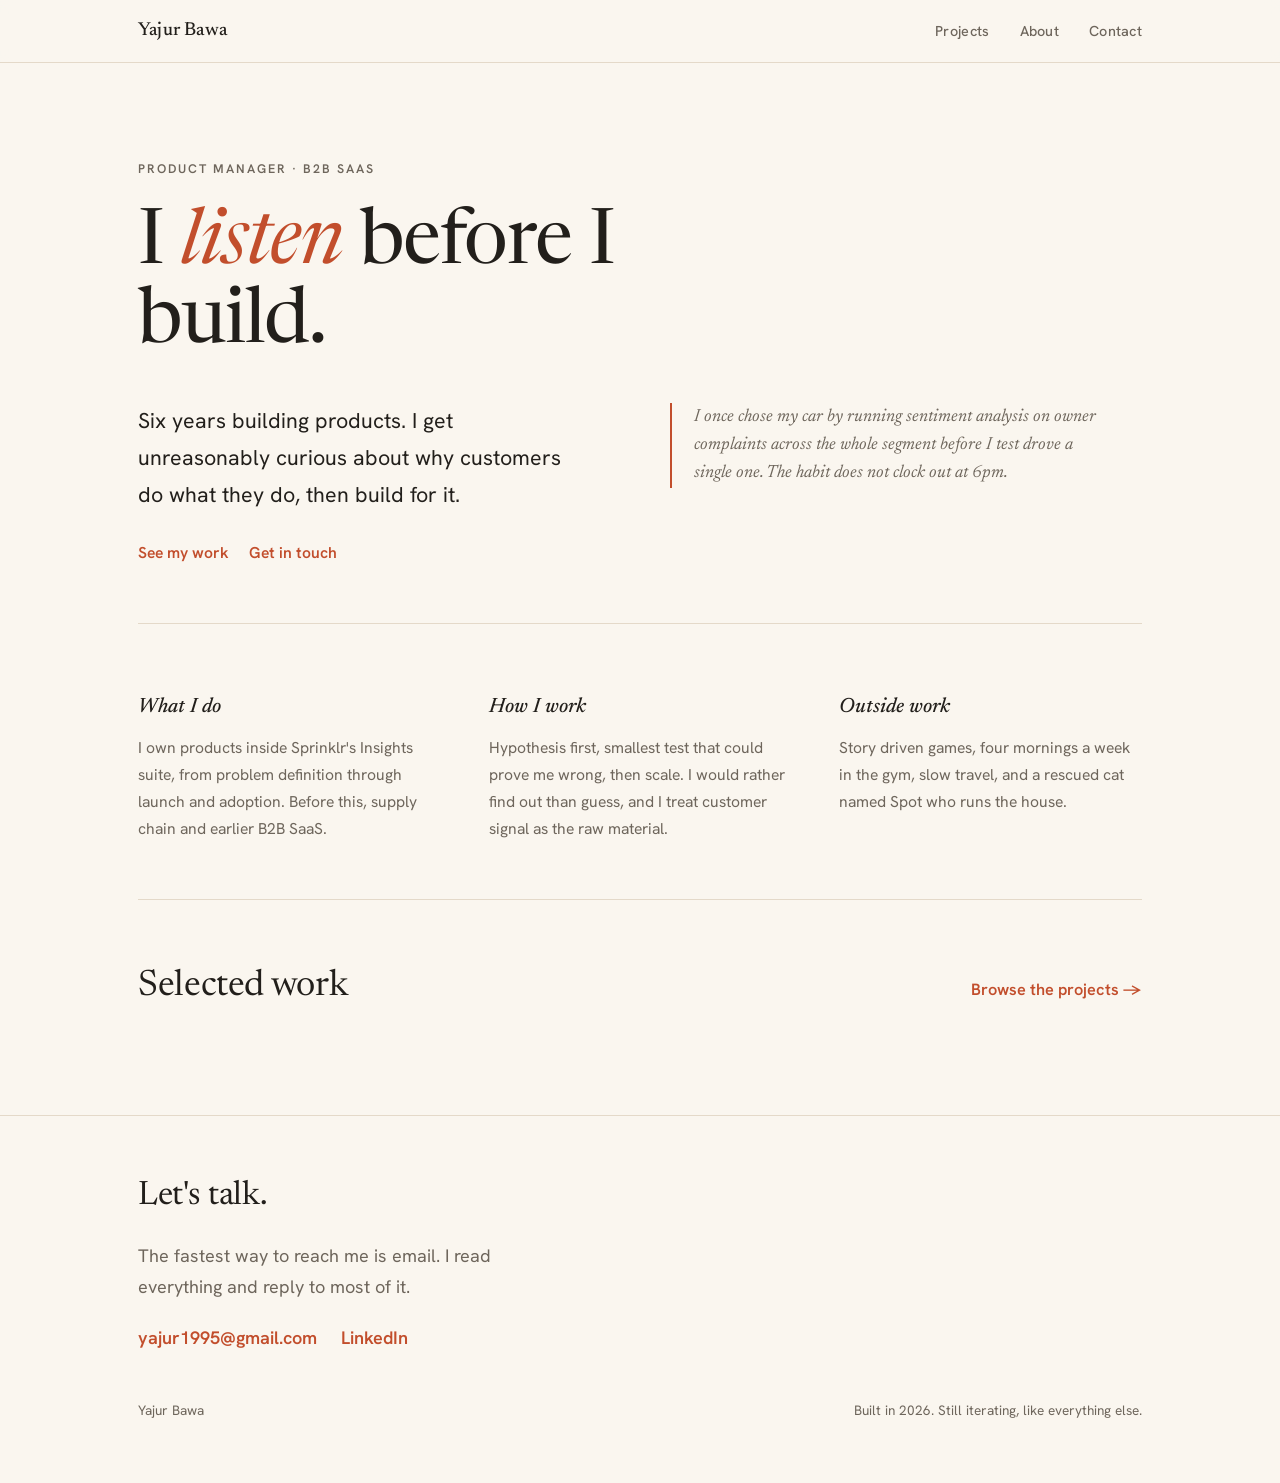
==== index.html @ d6772559 "Add files via upload" ====
<!DOCTYPE html>
<html lang="en">
<head>
<meta charset="UTF-8">
<meta name="viewport" content="width=device-width, initial-scale=1.0">
<title>Yajur Bawa — Product Manager</title>
<meta name="description" content="Yajur Bawa is a product manager with six years in B2B SaaS. He builds products by listening to customers before building.">
<meta property="og:title" content="Yajur Bawa — Product Manager">
<meta property="og:description" content="Six years in B2B SaaS. I build products by listening before I build.">
<meta property="og:type" content="website">
<link rel="preconnect" href="https://fonts.googleapis.com">
<link rel="preconnect" href="https://fonts.gstatic.com" crossorigin>
<link href="https://fonts.googleapis.com/css2?family=Newsreader:ital,opsz,wght@0,6..72,400;0,6..72,500;1,6..72,400;1,6..72,500&family=Hanken+Grotesk:wght@400;500;600&display=swap" rel="stylesheet">
<link rel="stylesheet" href="style.css">
</head>
<body>

<header class="topbar">
  <div class="container topbar-inner">
    <a class="brand" href="index.html">Yajur Bawa</a>
    <nav class="navlinks">
      <a href="projects.html">Projects</a>
      <a href="about.html">About</a>
      <a href="#contact">Contact</a>
    </nav>
  </div>
</header>

<main>

  <section class="hero">
    <div class="container">
      <p class="eyebrow">Product Manager &middot; B2B SaaS</p>
      <h1>I <em>listen</em> before I build.</h1>
      <div class="hero-grid">
        <div>
          <p class="hero-lead">Six years building products. I get unreasonably curious about why customers do what they do, then build for it.</p>
          <div class="herolinks">
            <a href="projects.html">See my work</a>
            <a href="#contact">Get in touch</a>
          </div>
        </div>
        <p class="note reveal">I once chose my car by running sentiment analysis on owner complaints across the whole segment before I test drove a single one. The habit does not clock out at 6pm.</p>
      </div>
    </div>
  </section>

  <div class="container"><hr class="divider"></div>

  <section class="block">
    <div class="container">
      <div class="glance reveal">
        <div class="glance-item">
          <h3>What I do</h3>
          <p>I own products inside Sprinklr's Insights suite, from problem definition through launch and adoption. Before this, supply chain and earlier B2B SaaS.</p>
        </div>
        <div class="glance-item">
          <h3>How I work</h3>
          <p>Hypothesis first, smallest test that could prove me wrong, then scale. I would rather find out than guess, and I treat customer signal as the raw material.</p>
        </div>
        <div class="glance-item">
          <h3>Outside work</h3>
          <p>Story driven games, four mornings a week in the gym, slow travel, and a rescued cat named Spot who runs the house.</p>
        </div>
      </div>
    </div>
  </section>

  <div class="container"><hr class="divider"></div>

  <section class="block">
    <div class="container">
      <div class="cta-strip reveal">
        <h2>Selected work</h2>
        <a href="projects.html">Browse the projects &rarr;</a>
      </div>
    </div>
  </section>

</main>

<footer class="footer" id="contact">
  <div class="container">
    <h2>Let's talk.</h2>
    <p>The fastest way to reach me is email. I read everything and reply to most of it.</p>
    <div class="footer-links">
      <a href="mailto:yajur1995@gmail.com">yajur1995@gmail.com</a>
      <a href="https://www.linkedin.com/in/yajur-bawa" target="_blank" rel="noopener">LinkedIn</a>
    </div>
    <div class="footer-base">
      <span>Yajur Bawa</span>
      <span>Built in 2026. Still iterating, like everything else.</span>
    </div>
  </div>
</footer>

<script src="app.js"></script>
</body>
</html>
---- style.css ----
/* ===========================================================
   Yajur Bawa — shared styles
   Warm, minimal, editorial. Desktop + mobile.
   =========================================================== */

:root{
  --paper:#FAF6EF;
  --ink:#221F1B;
  --taupe:#6E665C;
  --ember:#C24E2C;
  --surface:#F1E9DC;
  --line:#E4D9C9;
  --container:1100px;
  --measure:680px;
}

*{box-sizing:border-box;margin:0;padding:0}
html{scroll-behavior:smooth}

body{
  background:var(--paper);
  color:var(--ink);
  font-family:"Hanken Grotesk",system-ui,sans-serif;
  font-size:clamp(1.02rem,0.99rem + 0.18vw,1.13rem);
  line-height:1.72;
  -webkit-font-smoothing:antialiased;
  text-rendering:optimizeLegibility;
}

.container{
  max-width:var(--container);
  margin:0 auto;
  padding:0 48px;
}
@media(max-width:680px){ .container{padding:0 24px} }

a{color:var(--ember);text-decoration:none}
a:hover{text-decoration:underline;text-underline-offset:3px}
a:focus-visible{outline:2px solid var(--ember);outline-offset:3px;border-radius:2px}

/* ---------- top bar ---------- */
.topbar{
  position:sticky;top:0;z-index:20;
  background:color-mix(in srgb, var(--paper) 86%, transparent);
  backdrop-filter:blur(8px);
  border-bottom:1px solid var(--line);
}
.topbar-inner{
  display:flex;align-items:center;justify-content:space-between;
  height:62px;
}
.brand{
  font-family:"Newsreader",Georgia,serif;
  font-size:1.18rem;font-weight:500;color:var(--ink);letter-spacing:0.01em;
}
.brand:hover{text-decoration:none;color:var(--ember)}
.navlinks{display:flex;gap:30px}
.navlinks a{
  color:var(--taupe);font-size:0.9rem;font-weight:500;letter-spacing:0.02em;
}
.navlinks a:hover{color:var(--ink);text-decoration:none}
.navlinks a.active{color:var(--ink)}
.navlinks a.active::after{
  content:"";display:block;height:2px;background:var(--ember);
  margin-top:3px;border-radius:2px;
}
@media(max-width:680px){
  .navlinks{gap:18px}
  .navlinks a{font-size:0.83rem}
  .brand{font-size:1.05rem}
}

/* ---------- hero ---------- */
.hero{padding:96px 0 56px}
.eyebrow{
  font-size:0.78rem;font-weight:600;text-transform:uppercase;
  letter-spacing:0.16em;color:var(--taupe);margin-bottom:26px;
}
.hero h1{
  font-family:"Newsreader",Georgia,serif;font-weight:400;
  font-size:clamp(2.7rem,1.9rem + 3.8vw,4.8rem);
  line-height:1.02;letter-spacing:-0.015em;
  max-width:14ch;margin-bottom:40px;
}
.hero h1 em{font-style:italic;color:var(--ember)}
.hero-grid{
  display:grid;grid-template-columns:1fr 1fr;gap:60px;align-items:start;
}
.hero-lead{
  font-size:clamp(1.14rem,1.05rem + 0.4vw,1.34rem);max-width:36ch;
}
.herolinks{display:flex;gap:20px;flex-wrap:wrap;margin-top:26px;font-weight:600;font-size:0.98rem}
@media(max-width:820px){
  .hero{padding:64px 0 44px}
  .hero-grid{grid-template-columns:1fr;gap:34px}
}

/* ---------- field note (signature) ---------- */
.note{
  font-family:"Newsreader",Georgia,serif;font-style:italic;
  font-size:1.1rem;line-height:1.6;color:var(--taupe);
  border-left:2px solid var(--ember);padding-left:22px;max-width:44ch;
}

/* ---------- page header (sub pages) ---------- */
.page-head{padding:84px 0 20px}
.page-head h1{
  font-family:"Newsreader",Georgia,serif;font-weight:400;
  font-size:clamp(2.3rem,1.8rem + 2vw,3.4rem);
  line-height:1.06;letter-spacing:-0.012em;margin-bottom:18px;
}
.page-head .intro{color:var(--taupe);max-width:46ch;font-size:1.12rem}
@media(max-width:820px){ .page-head{padding:54px 0 16px} }

/* ---------- editorial block (label rail + body) ---------- */
.block{padding:48px 0}
.block-grid{
  display:grid;grid-template-columns:200px minmax(0,var(--measure));
  gap:56px;justify-content:start;
}
.block-label{
  font-size:0.76rem;font-weight:600;text-transform:uppercase;
  letter-spacing:0.16em;color:var(--ember);padding-top:9px;
}
.block-body h2{
  font-family:"Newsreader",Georgia,serif;font-weight:400;
  font-size:clamp(1.7rem,1.4rem + 1.1vw,2.3rem);
  line-height:1.14;letter-spacing:-0.01em;margin-bottom:20px;
}
.block-body p + p{margin-top:18px}
.block-body .soft{color:var(--taupe)}
@media(max-width:820px){
  .block{padding:34px 0}
  .block-grid{grid-template-columns:1fr;gap:14px}
  .block-label{padding-top:0}
}

.divider{height:1px;background:var(--line);border:0}

/* ---------- at a glance (home) ---------- */
.glance{
  display:grid;grid-template-columns:repeat(3,1fr);gap:48px;
  padding:18px 0 8px;
}
.glance-item h3{
  font-family:"Newsreader",Georgia,serif;font-weight:500;font-style:italic;
  font-size:1.3rem;margin-bottom:10px;
}
.glance-item p{color:var(--taupe);font-size:0.98rem}
@media(max-width:820px){
  .glance{grid-template-columns:1fr;gap:30px}
}

/* ---------- selected work CTA strip ---------- */
.cta-strip{
  display:flex;align-items:baseline;justify-content:space-between;
  gap:20px;flex-wrap:wrap;padding:8px 0;
}
.cta-strip h2{
  font-family:"Newsreader",Georgia,serif;font-weight:400;
  font-size:clamp(1.7rem,1.4rem + 1.1vw,2.3rem);letter-spacing:-0.01em;
}
.cta-strip a{font-weight:600;font-size:1.02rem}

/* ---------- projects grid ---------- */
.proj-grid{
  display:grid;grid-template-columns:repeat(3,1fr);gap:24px;
  padding:8px 0 12px;
}
.proj-card{
  display:flex;flex-direction:column;gap:12px;
  padding:28px 26px;border:1px solid var(--line);border-radius:10px;
  background:var(--paper);color:var(--ink);
  transition:border-color .25s ease, transform .25s ease, box-shadow .25s ease;
  height:100%;
}
.proj-card:hover{
  text-decoration:none;border-color:var(--ember);
  transform:translateY(-3px);
  box-shadow:0 10px 28px -16px rgba(75,45,30,0.35);
}
.proj-tag{
  font-size:0.72rem;font-weight:600;text-transform:uppercase;
  letter-spacing:0.14em;color:var(--ember);
}
.proj-title{
  font-family:"Newsreader",Georgia,serif;font-weight:400;
  font-size:1.5rem;line-height:1.1;letter-spacing:-0.01em;
}
.proj-blurb{color:var(--taupe);font-size:0.98rem;flex-grow:1}
.proj-cta{font-weight:600;color:var(--ember);font-size:0.95rem;margin-top:6px}
@media(max-width:900px){ .proj-grid{grid-template-columns:repeat(2,1fr)} }
@media(max-width:600px){ .proj-grid{grid-template-columns:1fr} }

/* ---------- project detail ---------- */
.back{
  display:inline-block;font-size:0.9rem;font-weight:600;
  color:var(--taupe);margin-bottom:30px;
}
.back:hover{color:var(--ember);text-decoration:none}
.detail-head{padding:80px 0 16px}
.detail-head .eyebrow{margin-bottom:18px}
.detail-head h1{
  font-family:"Newsreader",Georgia,serif;font-weight:400;
  font-size:clamp(2.3rem,1.8rem + 2vw,3.4rem);
  line-height:1.06;letter-spacing:-0.012em;margin-bottom:16px;
}
.detail-head .tagline{color:var(--taupe);max-width:48ch;font-size:1.14rem}
@media(max-width:820px){ .detail-head{padding:48px 0 12px} }

.placeholder{
  color:var(--taupe);font-style:italic;
}

.proj-nav{
  display:flex;justify-content:space-between;gap:16px;flex-wrap:wrap;
  padding:36px 0 8px;font-weight:600;
}

/* ---------- footer / contact ---------- */
.footer{
  border-top:1px solid var(--line);
  margin-top:40px;padding:52px 0 60px;
}
.footer h2{
  font-family:"Newsreader",Georgia,serif;font-weight:400;
  font-size:clamp(1.6rem,1.4rem + 1vw,2.1rem);
  letter-spacing:-0.01em;margin-bottom:14px;
}
.footer p{color:var(--taupe);max-width:44ch;margin-bottom:20px}
.footer-links{display:flex;gap:24px;flex-wrap:wrap;font-weight:600}
.footer-base{
  display:flex;justify-content:space-between;flex-wrap:wrap;gap:10px;
  margin-top:46px;color:var(--taupe);font-size:0.85rem;
}

/* ---------- motion ---------- */
.reveal{opacity:0;transform:translateY(14px);transition:opacity .6s ease,transform .6s ease}
.reveal.in{opacity:1;transform:none}
@media(prefers-reduced-motion:reduce){
  .reveal{opacity:1;transform:none;transition:none}
  html{scroll-behavior:auto}
}
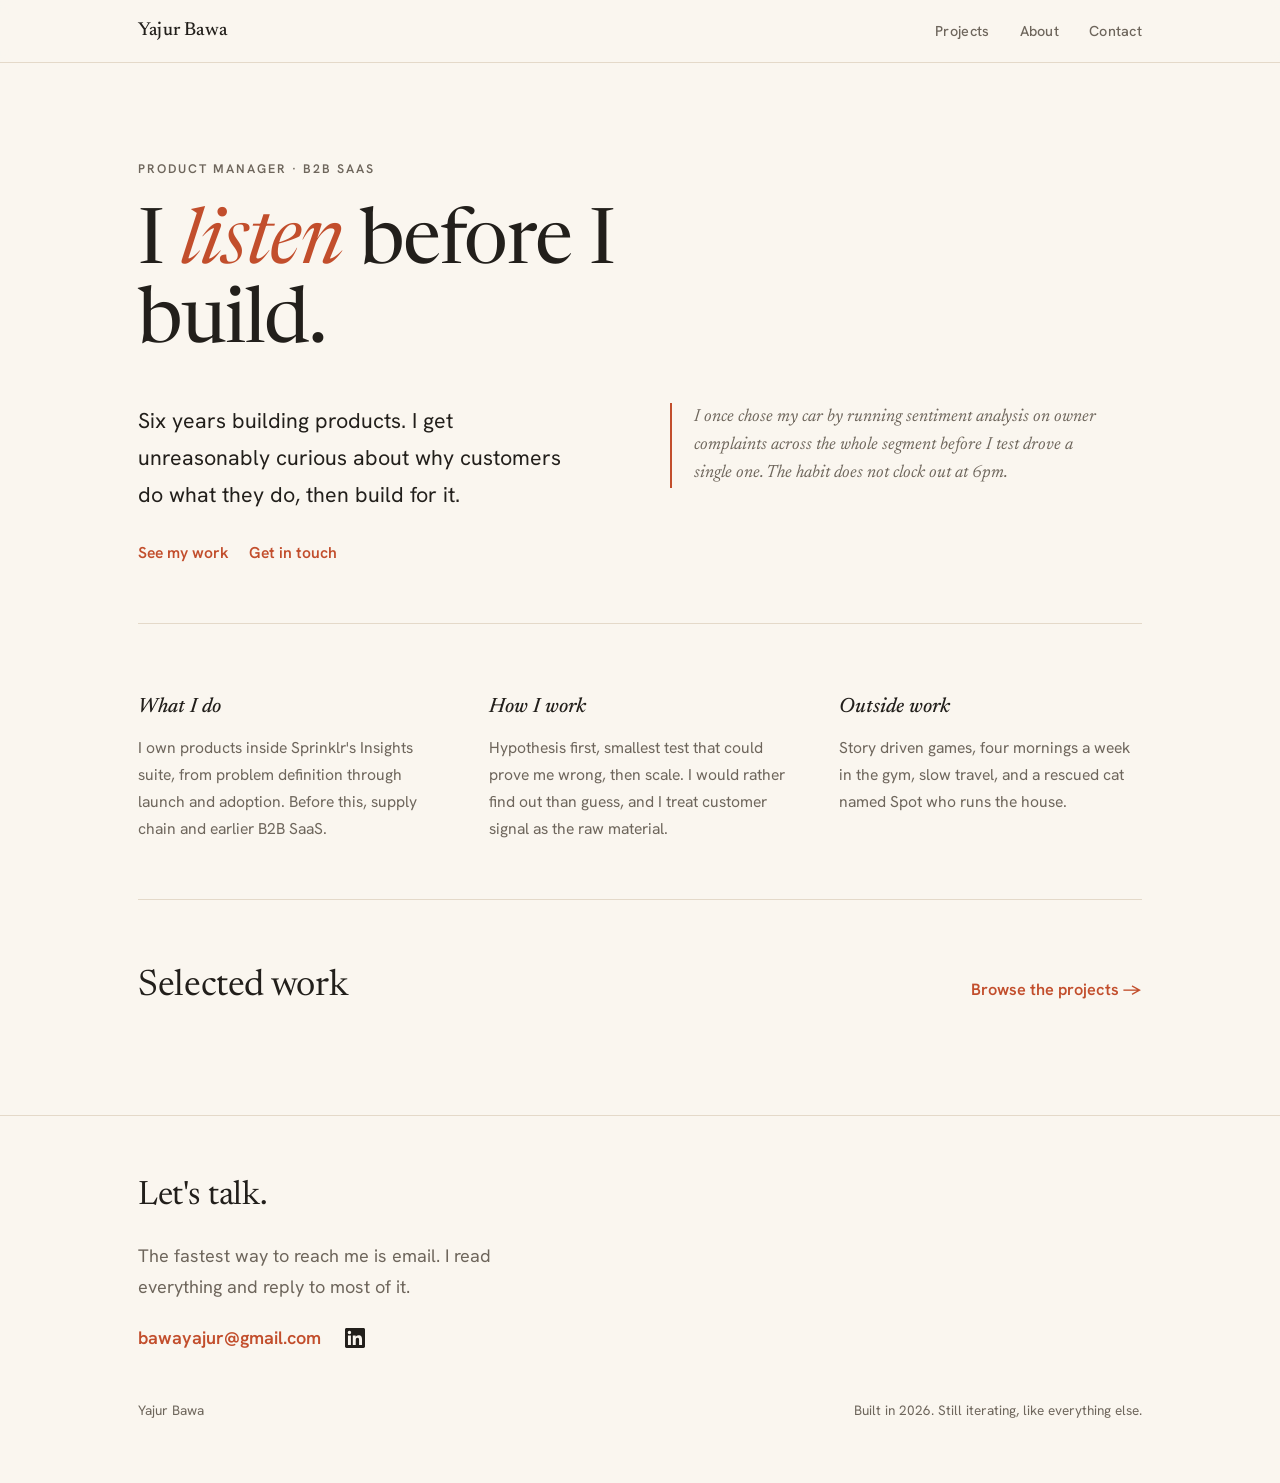
==== commit 37720c49: "Add files via upload" ====
--- a/index.html
+++ b/index.html
@@ -84,8 +84,8 @@
     <h2>Let's talk.</h2>
     <p>The fastest way to reach me is email. I read everything and reply to most of it.</p>
     <div class="footer-links">
-      <a href="mailto:yajur1995@gmail.com">yajur1995@gmail.com</a>
-      <a href="https://www.linkedin.com/in/yajur-bawa" target="_blank" rel="noopener">LinkedIn</a>
+      <a href="mailto:bawayajur@gmail.com">bawayajur@gmail.com</a>
+      <a href="https://www.linkedin.com/in/yajur-bawa" target="_blank" rel="noopener" aria-label="LinkedIn" style="display:inline-flex;align-items:center;color:inherit"><svg xmlns="http://www.w3.org/2000/svg" width="20" height="20" viewBox="0 0 24 24" fill="currentColor" aria-hidden="true"><path d="M20.447 20.452h-3.554v-5.569c0-1.328-.027-3.037-1.852-3.037-1.853 0-2.136 1.445-2.136 2.939v5.667H9.351V9h3.414v1.561h.046c.477-.9 1.637-1.85 3.37-1.85 3.601 0 4.267 2.37 4.267 5.455v6.286zM5.337 7.433a2.062 2.062 0 0 1-2.063-2.065 2.064 2.064 0 1 1 2.063 2.065zm1.782 13.019H3.555V9h3.564v11.452zM22.225 0H1.771C.792 0 0 .774 0 1.729v20.542C0 23.227.792 24 1.771 24h20.451C23.2 24 24 23.227 24 22.271V1.729C24 .774 23.2 0 22.222 0h.003z"/></svg></a>
     </div>
     <div class="footer-base">
       <span>Yajur Bawa</span>
--- a/style.css
+++ b/style.css
@@ -241,3 +241,12 @@
   .reveal{opacity:1;transform:none;transition:none}
   html{scroll-behavior:auto}
 }
+
+/* ---------- detail body lists + diagram ---------- */
+.block-body ul{margin:18px 0 8px;padding-left:22px}
+.block-body li{margin-bottom:9px;padding-left:4px}
+.block-body li:last-child{margin-bottom:0}
+.block-body li::marker{color:var(--ember)}
+.diagram{max-width:430px;margin:14px auto 4px}
+.diagram svg{width:100%;height:auto;display:block}
+.diagram-cap{text-align:center;color:var(--taupe);font-size:0.86rem;margin-top:8px}
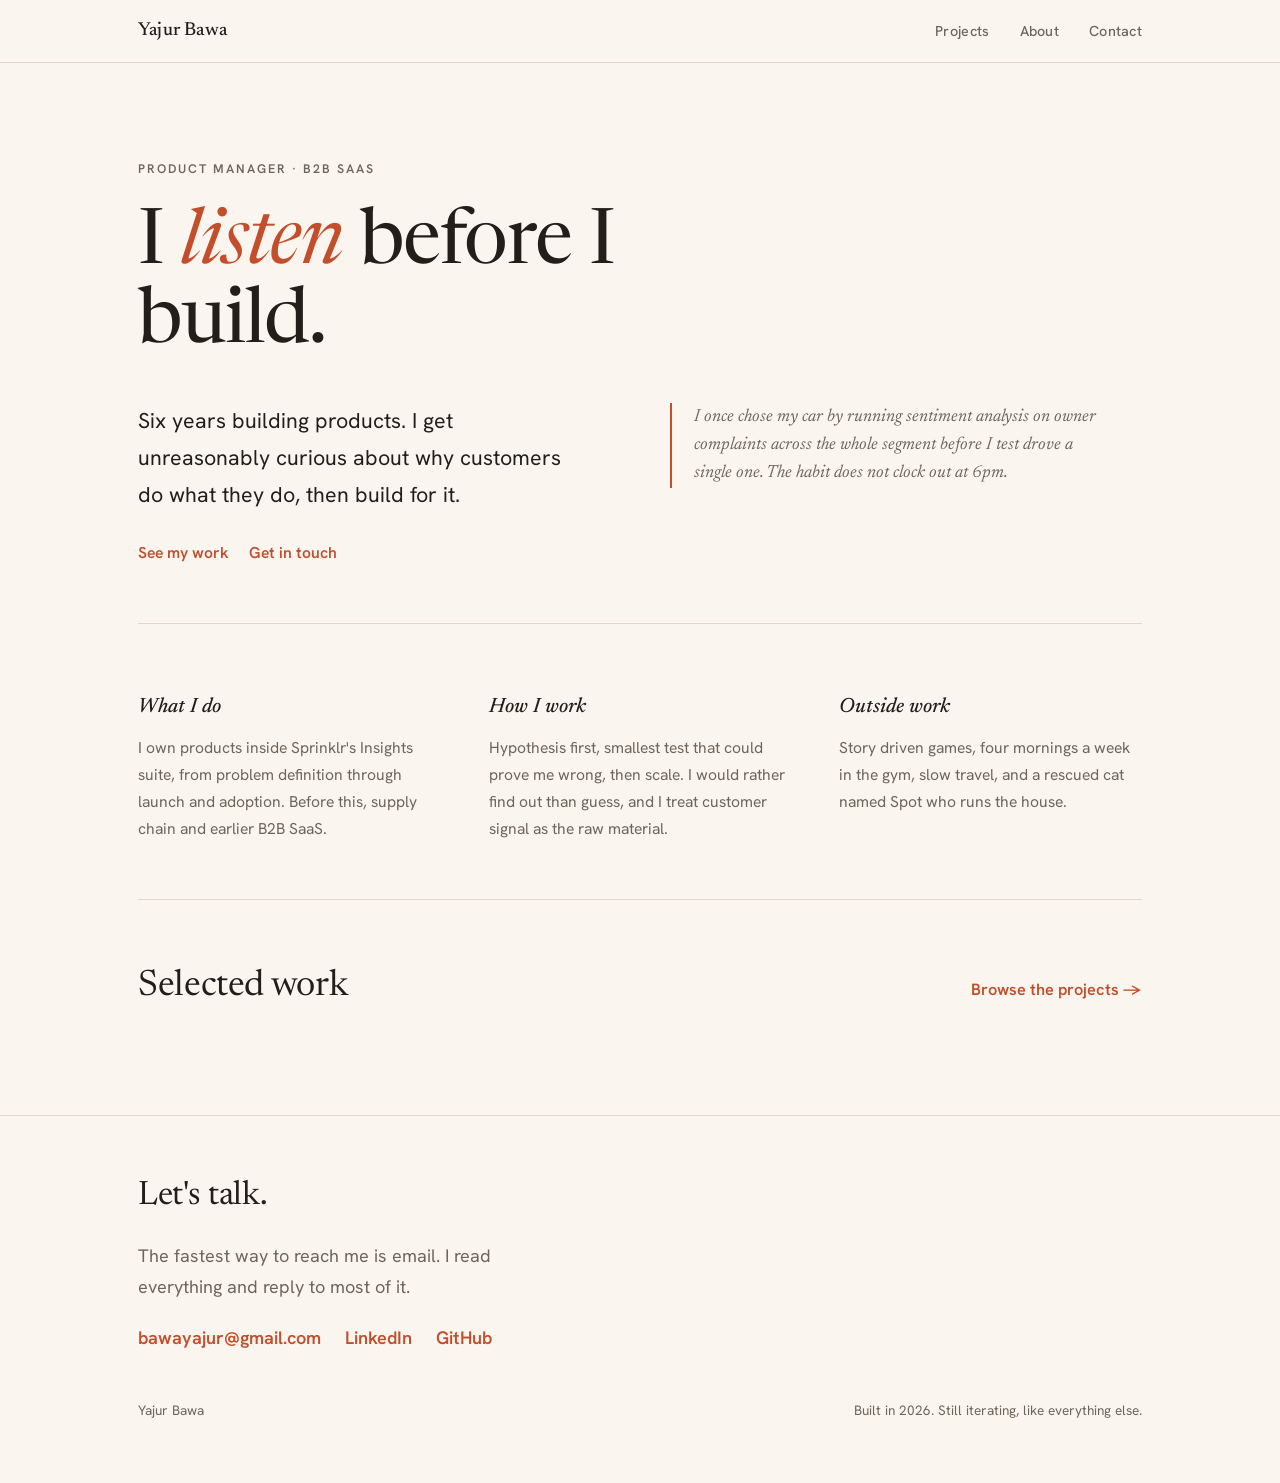
==== commit 9801fa02: "Add files via upload" ====
--- a/index.html
+++ b/index.html
@@ -85,7 +85,8 @@
     <p>The fastest way to reach me is email. I read everything and reply to most of it.</p>
     <div class="footer-links">
       <a href="mailto:bawayajur@gmail.com">bawayajur@gmail.com</a>
-      <a href="https://www.linkedin.com/in/yajur-bawa" target="_blank" rel="noopener" aria-label="LinkedIn" style="display:inline-flex;align-items:center;color:inherit"><svg xmlns="http://www.w3.org/2000/svg" width="20" height="20" viewBox="0 0 24 24" fill="currentColor" aria-hidden="true"><path d="M20.447 20.452h-3.554v-5.569c0-1.328-.027-3.037-1.852-3.037-1.853 0-2.136 1.445-2.136 2.939v5.667H9.351V9h3.414v1.561h.046c.477-.9 1.637-1.85 3.37-1.85 3.601 0 4.267 2.37 4.267 5.455v6.286zM5.337 7.433a2.062 2.062 0 0 1-2.063-2.065 2.064 2.064 0 1 1 2.063 2.065zm1.782 13.019H3.555V9h3.564v11.452zM22.225 0H1.771C.792 0 0 .774 0 1.729v20.542C0 23.227.792 24 1.771 24h20.451C23.2 24 24 23.227 24 22.271V1.729C24 .774 23.2 0 22.222 0h.003z"/></svg></a>
+      <a href="https://www.linkedin.com/in/yajur-bawa" target="_blank" rel="noopener">LinkedIn</a>
+      <a href="https://github.com/yaj-bot/portfolio" target="_blank" rel="noopener">GitHub</a>
     </div>
     <div class="footer-base">
       <span>Yajur Bawa</span>
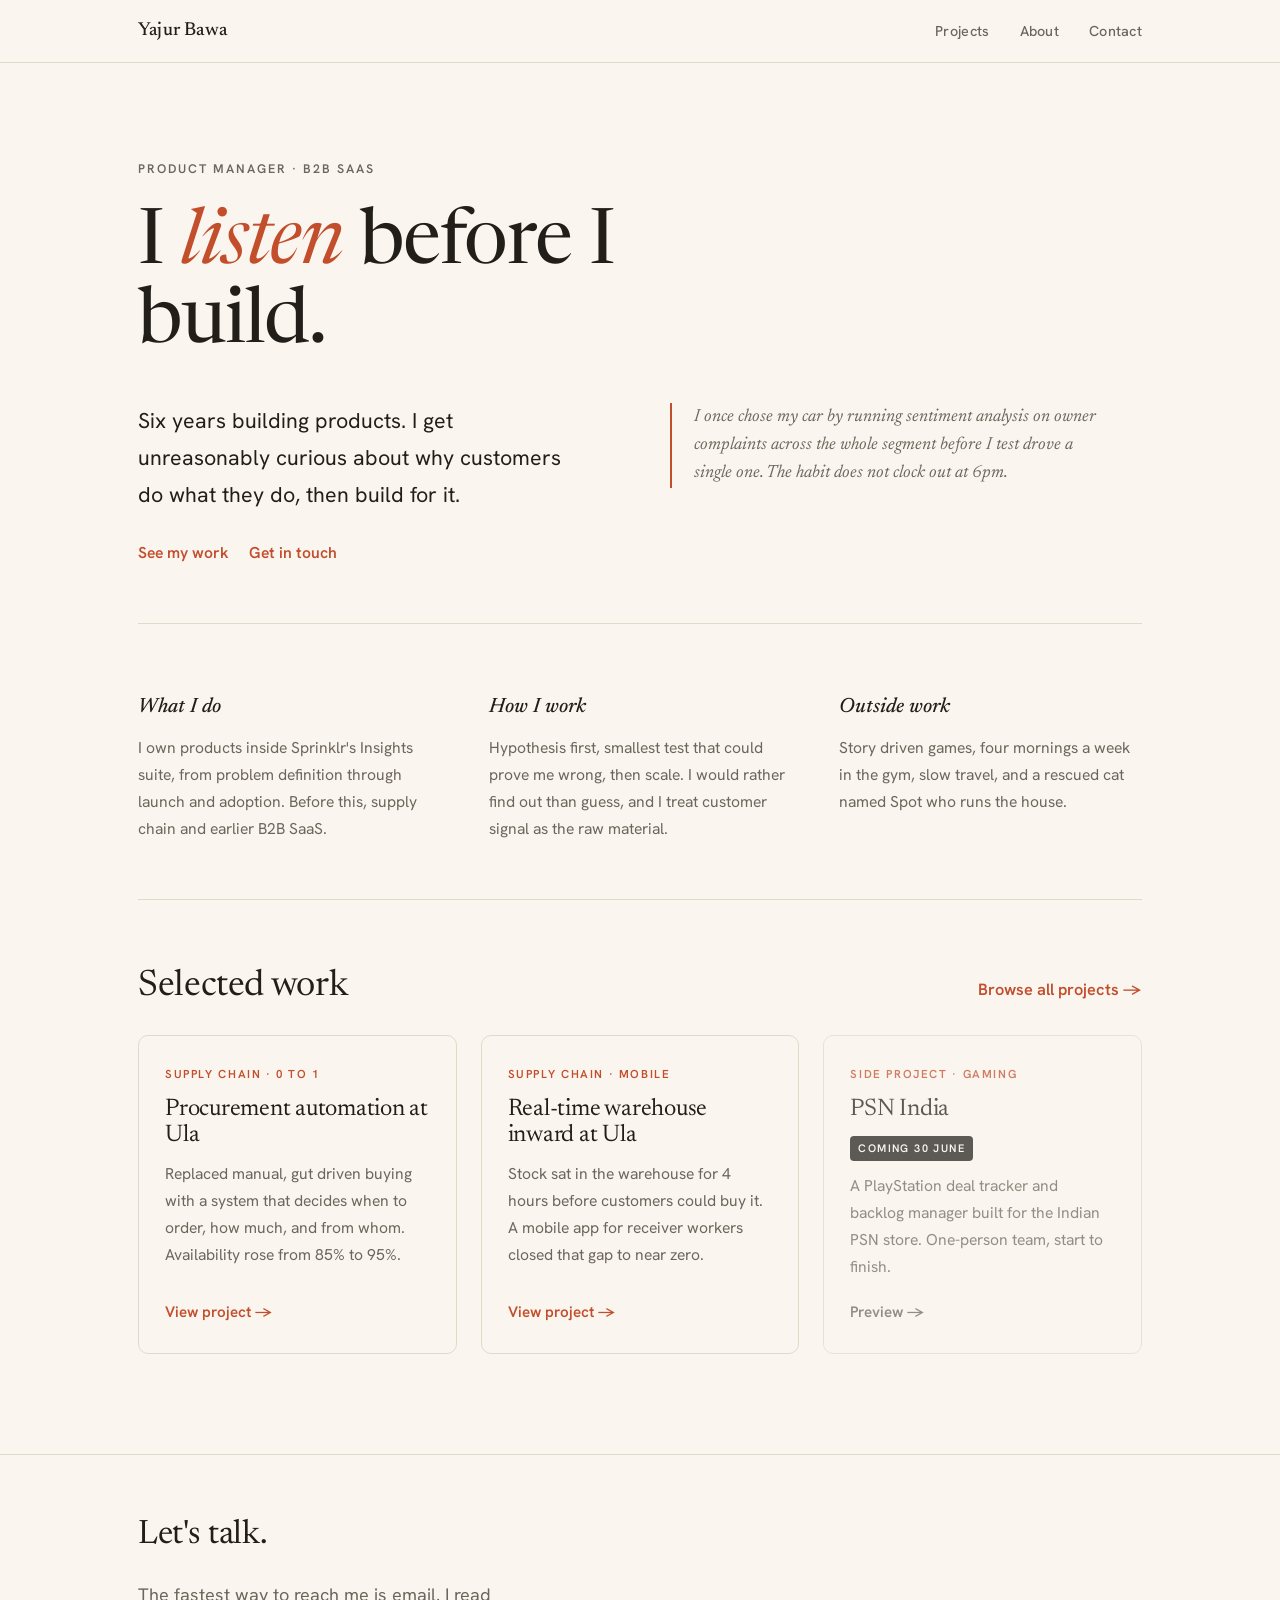
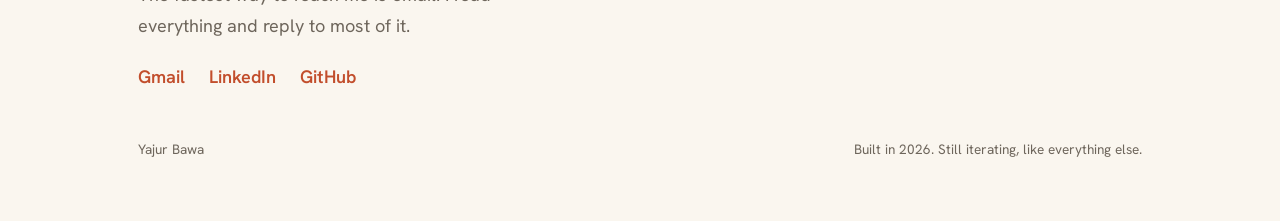
==== commit 06797c9d: "Add files via upload" ====
--- a/index.html
+++ b/index.html
@@ -3,15 +3,22 @@
 <head>
 <meta charset="UTF-8">
 <meta name="viewport" content="width=device-width, initial-scale=1.0">
-<title>Yajur Bawa — Product Manager</title>
+<title>Yajur Bawa | Product Manager</title>
 <meta name="description" content="Yajur Bawa is a product manager with six years in B2B SaaS. He builds products by listening to customers before building.">
-<meta property="og:title" content="Yajur Bawa — Product Manager">
+<meta property="og:title" content="Yajur Bawa | Product Manager">
 <meta property="og:description" content="Six years in B2B SaaS. I build products by listening before I build.">
 <meta property="og:type" content="website">
 <link rel="preconnect" href="https://fonts.googleapis.com">
 <link rel="preconnect" href="https://fonts.gstatic.com" crossorigin>
 <link href="https://fonts.googleapis.com/css2?family=Newsreader:ital,opsz,wght@0,6..72,400;0,6..72,500;1,6..72,400;1,6..72,500&family=Hanken+Grotesk:wght@400;500;600&display=swap" rel="stylesheet">
 <link rel="stylesheet" href="style.css">
+<style>
+  .proj-card.coming-soon{opacity:0.72;cursor:default}
+  .proj-card.coming-soon:hover{border-color:var(--line);transform:none;box-shadow:none}
+  .proj-badge{display:inline-block;font-size:0.68rem;font-weight:600;text-transform:uppercase;letter-spacing:0.13em;background:var(--ink);color:var(--paper);border-radius:4px;padding:3px 8px;margin-top:2px;align-self:flex-start}
+  .proj-card.coming-soon .proj-cta{color:var(--taupe)}
+</style>
+<link rel="icon" href="favicon.svg" type="image/svg+xml">
 </head>
 <body>
 
@@ -72,7 +79,32 @@
     <div class="container">
       <div class="cta-strip reveal">
         <h2>Selected work</h2>
-        <a href="projects.html">Browse the projects &rarr;</a>
+        <a href="projects.html">Browse all projects &rarr;</a>
+      </div>
+      <div class="proj-grid reveal">
+
+        <a class="proj-card" href="automate-procurement.html">
+          <span class="proj-tag">Supply chain &middot; 0 to 1</span>
+          <span class="proj-title">Procurement automation at Ula</span>
+          <span class="proj-blurb">Replaced manual, gut driven buying with a system that decides when to order, how much, and from whom. Availability rose from 85% to 95%.</span>
+          <span class="proj-cta">View project &rarr;</span>
+        </a>
+
+        <a class="proj-card" href="grn-wms.html">
+          <span class="proj-tag">Supply chain &middot; Mobile</span>
+          <span class="proj-title">Real-time warehouse inward at Ula</span>
+          <span class="proj-blurb">Stock sat in the warehouse for 4 hours before customers could buy it. A mobile app for receiver workers closed that gap to near zero.</span>
+          <span class="proj-cta">View project &rarr;</span>
+        </a>
+
+        <a class="proj-card coming-soon" href="psn-india.html">
+          <span class="proj-tag">Side project &middot; Gaming</span>
+          <span class="proj-title">PSN India</span>
+          <span class="proj-badge">Coming 30 June</span>
+          <span class="proj-blurb">A PlayStation deal tracker and backlog manager built for the Indian PSN store. One-person team, start to finish.</span>
+          <span class="proj-cta">Preview &rarr;</span>
+        </a>
+
       </div>
     </div>
   </section>
@@ -84,7 +116,7 @@
     <h2>Let's talk.</h2>
     <p>The fastest way to reach me is email. I read everything and reply to most of it.</p>
     <div class="footer-links">
-      <a href="mailto:bawayajur@gmail.com">bawayajur@gmail.com</a>
+      <a href="mailto:bawayajur@gmail.com">Gmail</a>
       <a href="https://www.linkedin.com/in/yajur-bawa" target="_blank" rel="noopener">LinkedIn</a>
       <a href="https://github.com/yaj-bot/portfolio" target="_blank" rel="noopener">GitHub</a>
     </div>
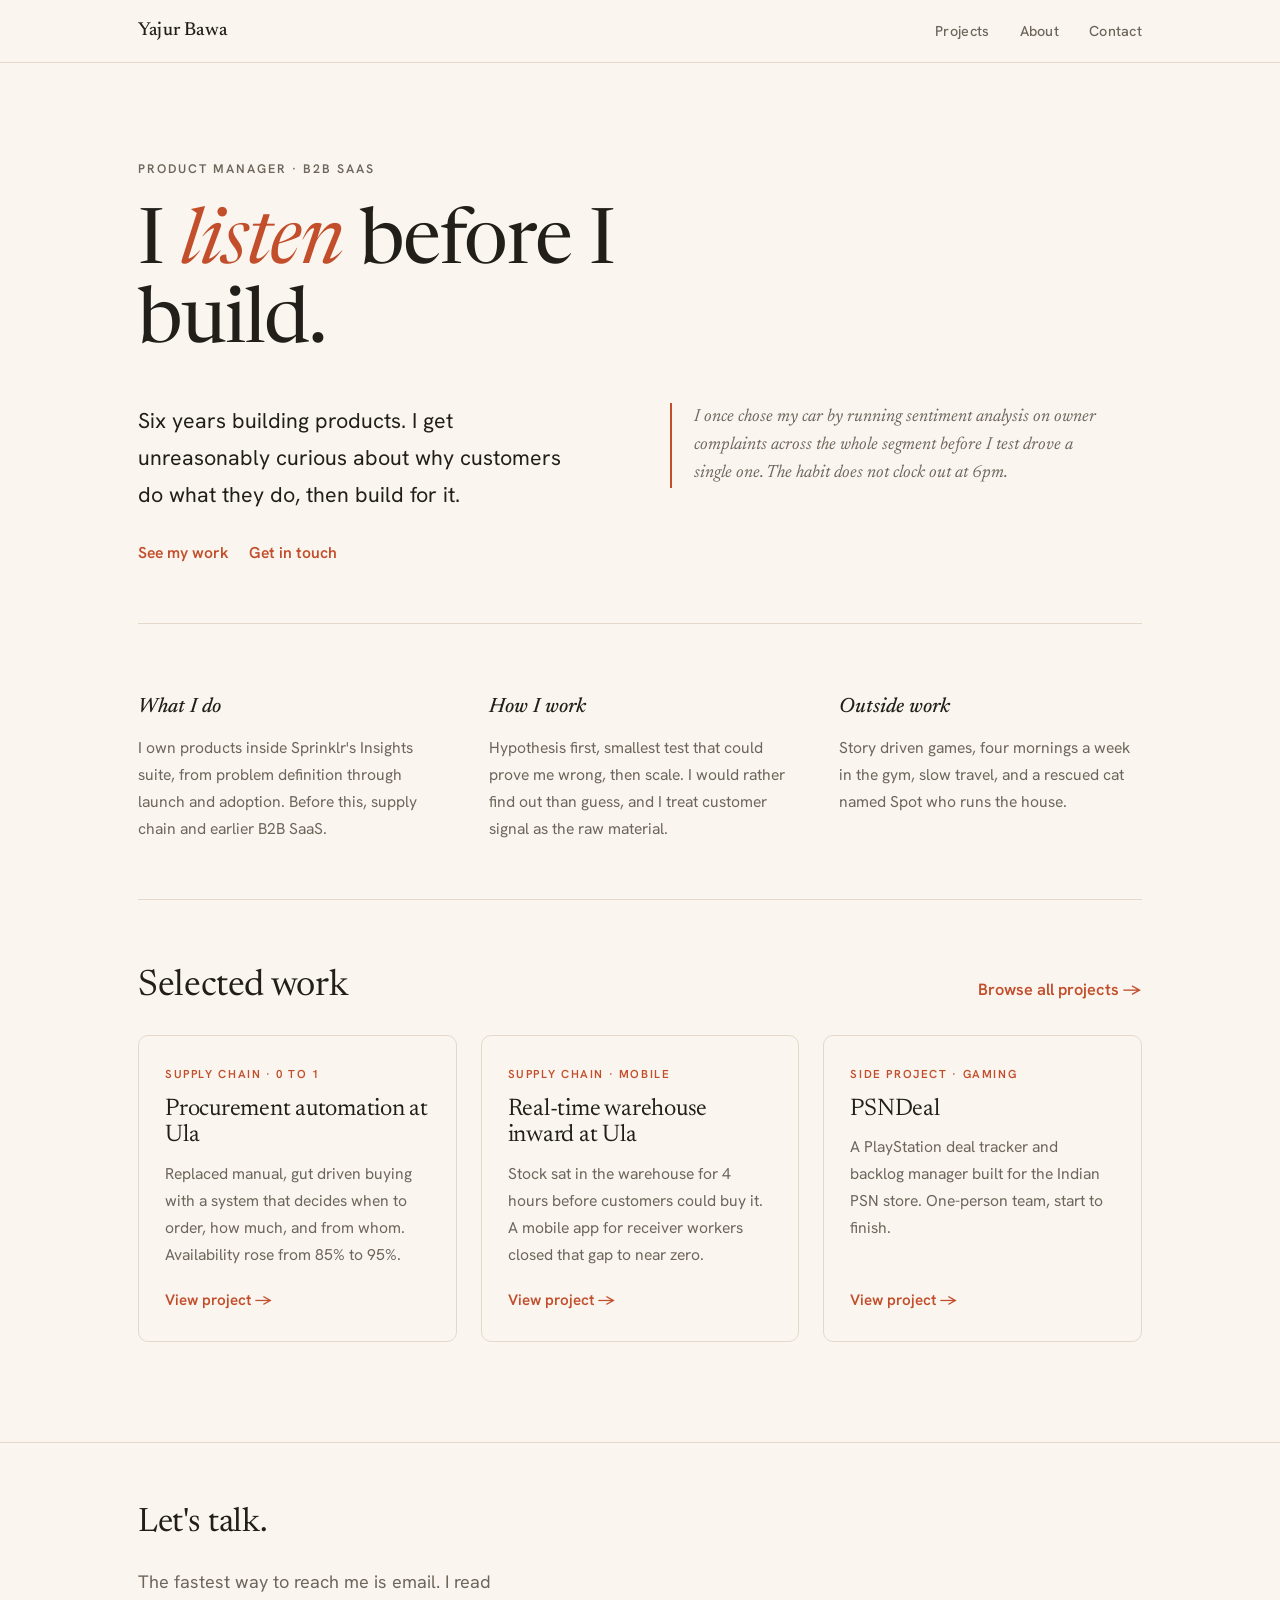
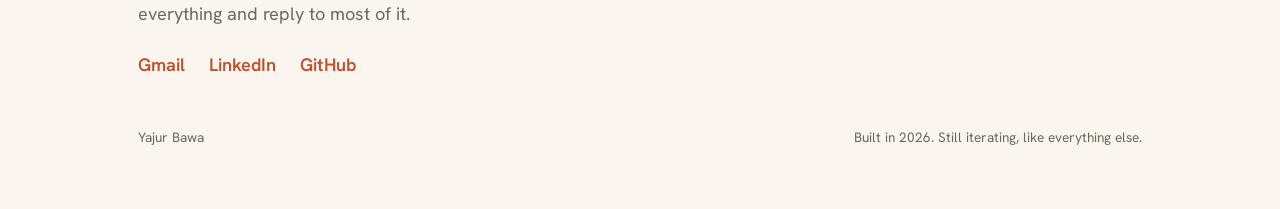
==== commit 115e131b: "Add files via upload" ====
--- a/index.html
+++ b/index.html
@@ -97,12 +97,11 @@
           <span class="proj-cta">View project &rarr;</span>
         </a>
 
-        <a class="proj-card coming-soon" href="psn-india.html">
+        <a class="proj-card" href="psn-india.html">
           <span class="proj-tag">Side project &middot; Gaming</span>
-          <span class="proj-title">PSN India</span>
-          <span class="proj-badge">Coming 30 June</span>
+          <span class="proj-title">PSNDeal</span>
           <span class="proj-blurb">A PlayStation deal tracker and backlog manager built for the Indian PSN store. One-person team, start to finish.</span>
-          <span class="proj-cta">Preview &rarr;</span>
+          <span class="proj-cta">View project &rarr;</span>
         </a>
 
       </div>
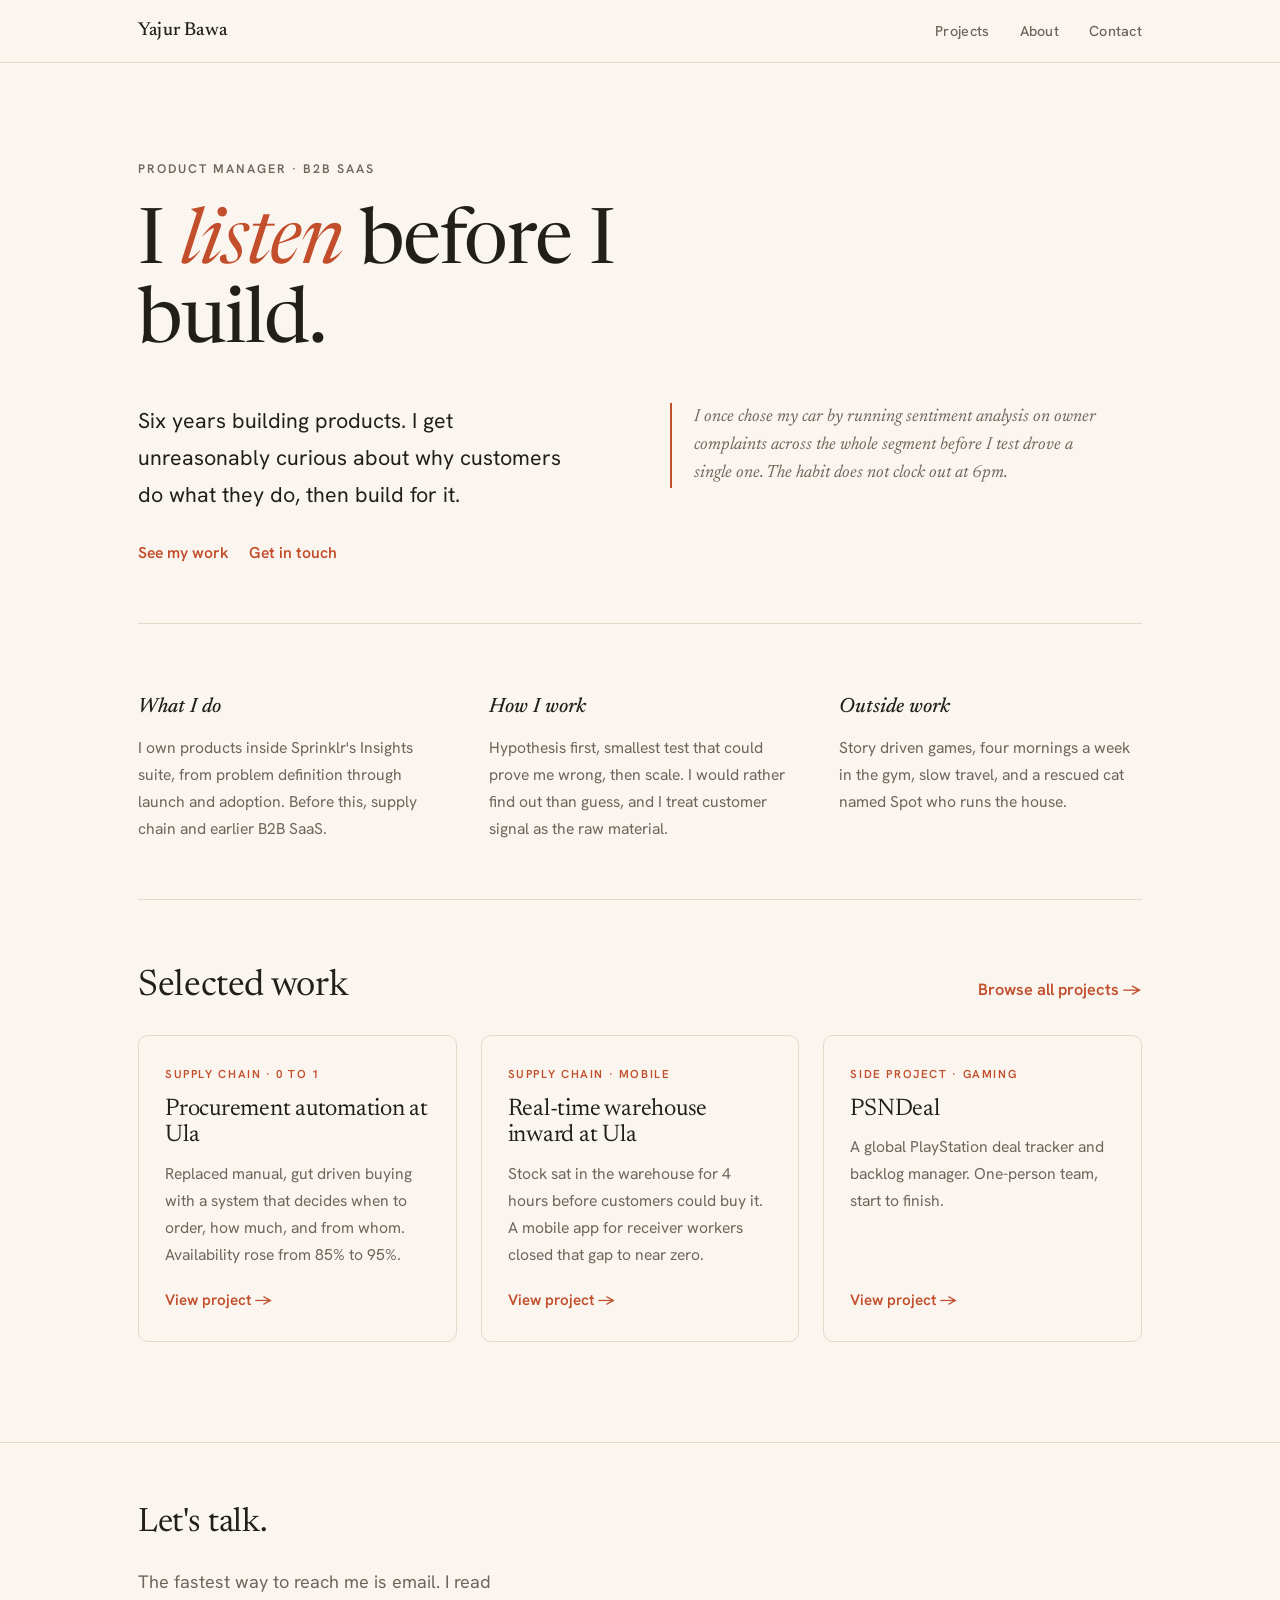
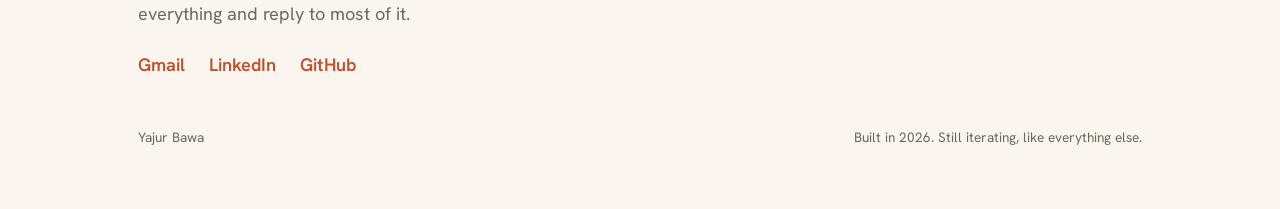
==== commit db424be7: "Add files via upload" ====
--- a/index.html
+++ b/index.html
@@ -100,7 +100,7 @@
         <a class="proj-card" href="psn-india.html">
           <span class="proj-tag">Side project &middot; Gaming</span>
           <span class="proj-title">PSNDeal</span>
-          <span class="proj-blurb">A PlayStation deal tracker and backlog manager built for the Indian PSN store. One-person team, start to finish.</span>
+          <span class="proj-blurb">A global PlayStation deal tracker and backlog manager. One-person team, start to finish.</span>
           <span class="proj-cta">View project &rarr;</span>
         </a>
 
